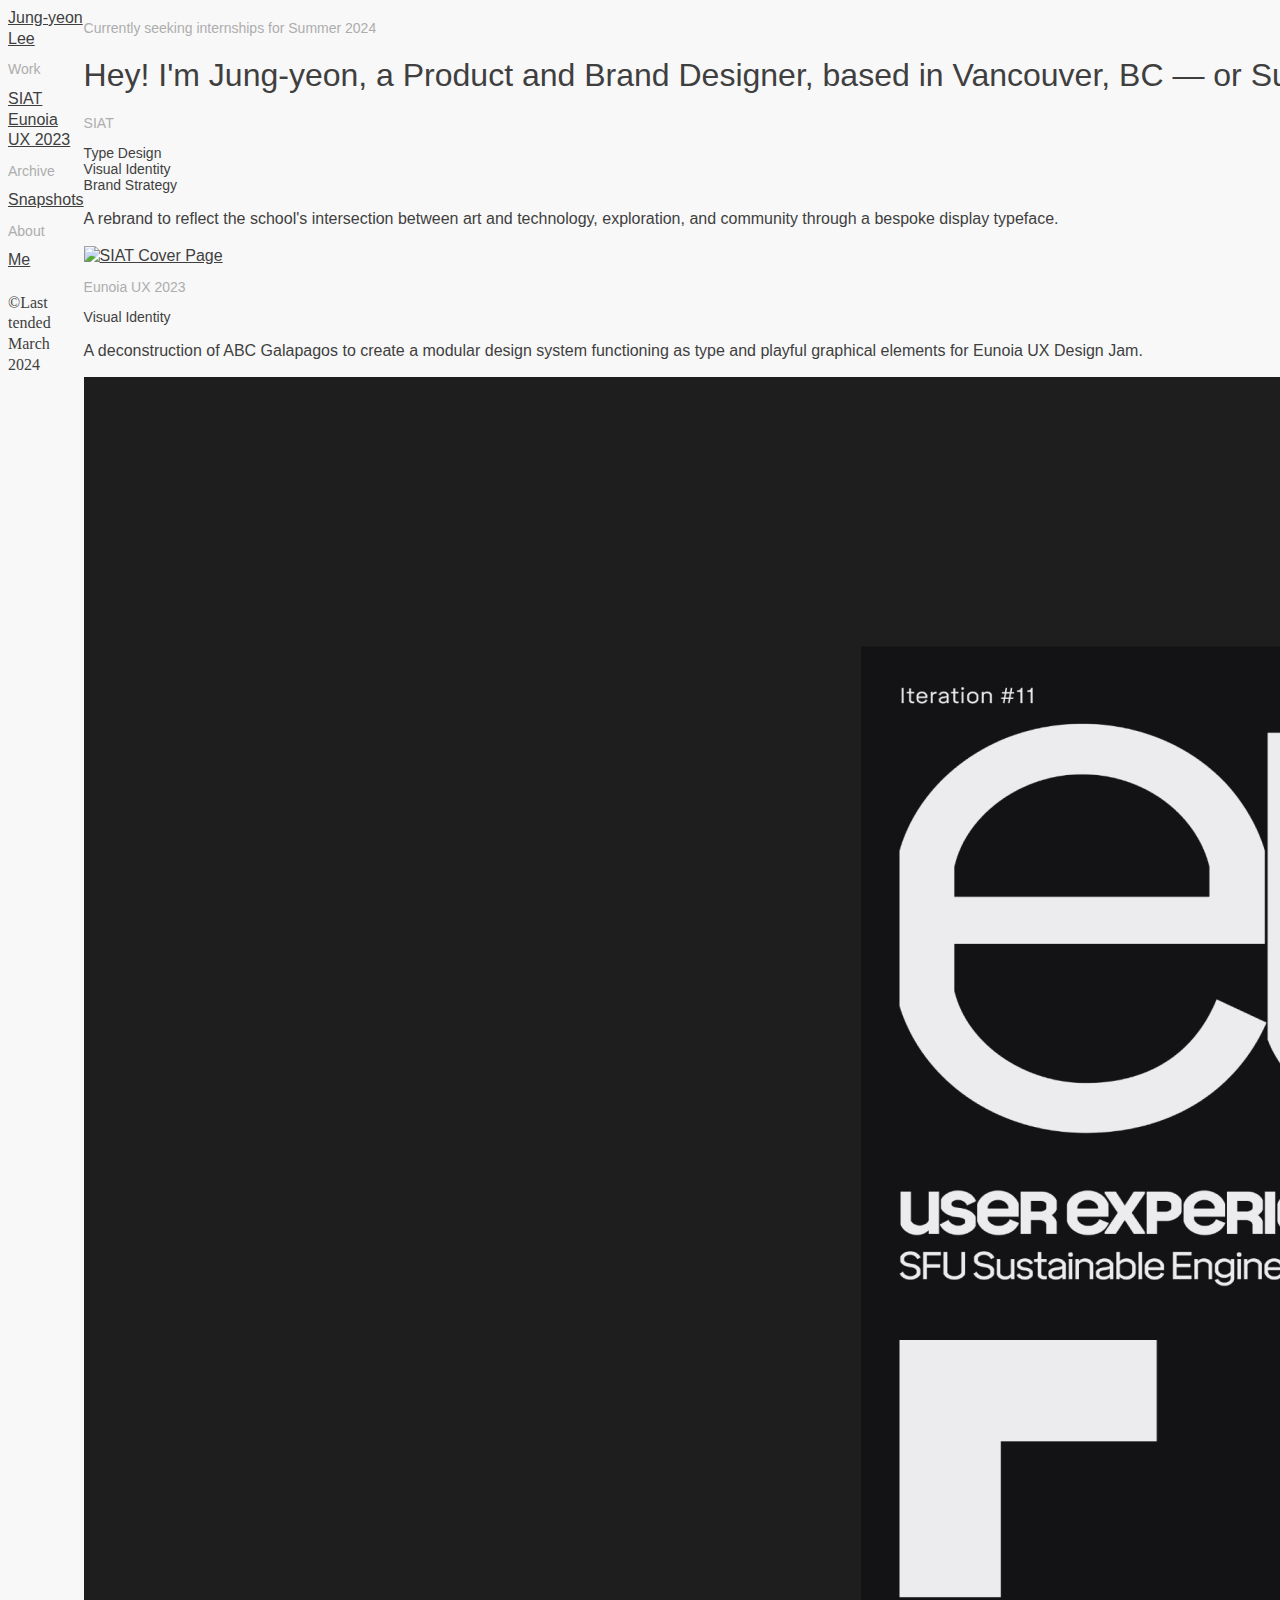
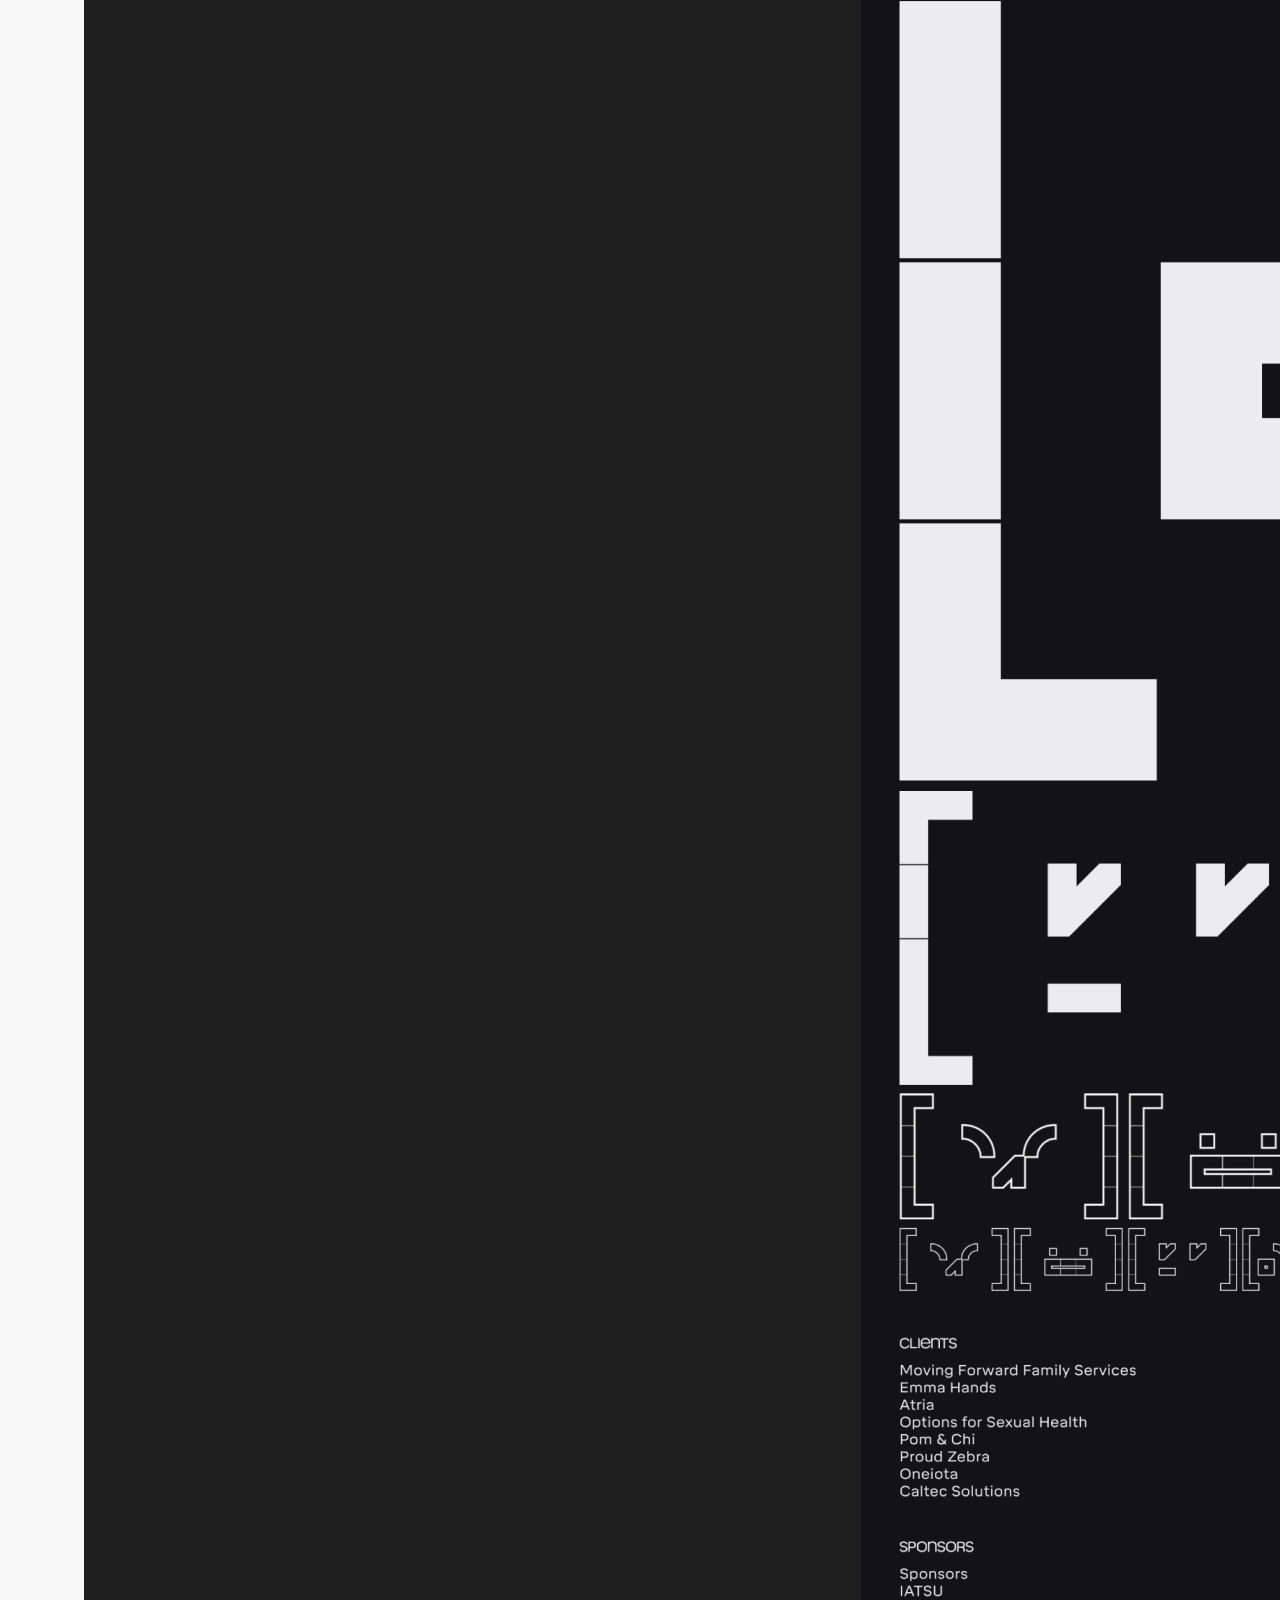
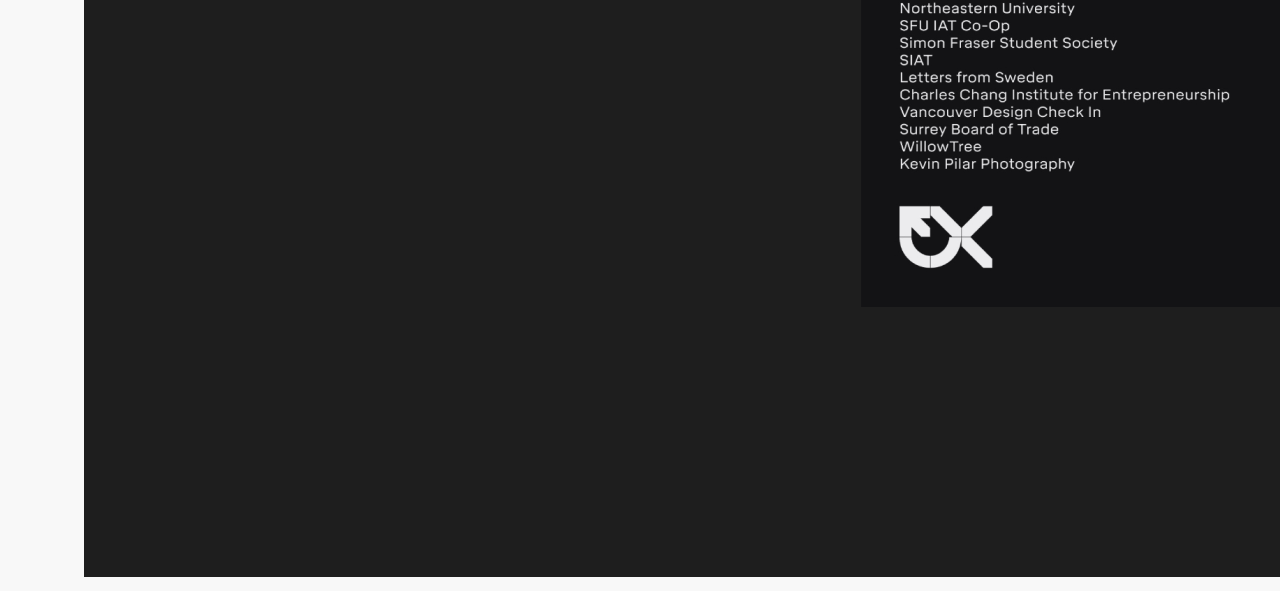
==== index.html @ 8173122e "siat" ====
<!DOCTYPE html>
<html lang="en">

<head>

  <meta charset="utf-8">
  <meta name="viewport" content="width=device-width, initial-scale=1">
  <title>Jung-yeon Lee's Portfolio 2023 </title>

  <link href="css/fonts.css" rel="stylesheet">
  <link href="css/main.css" rel="stylesheet">
  <link href="css/grids.css" rel="stylesheet">

  <link rel="shortcut icon" type="image/x-icon" href="favicon.ico?">
  <script src="https://cdn.tailwindcss.com"></script>
  <script>
    tailwind.config = {
      theme: {
        extend: {
          colors: {
            'off-black': '#0A0A0A',
            'off-white': '#E8E8E8',
          }
        }
      }

    }   </script>
  <style type="text/tailwindcss">
    @layer utilities {
      .para{
        @apply text-base leading-relaxed text-off-black max-w-prose;
      }
    }

  </style>
  <style type="text/tailwindcss">
    @layer utilities {
    .content-auto {
      content-visibility: auto;
    }
  }
</style>
</head>

<body class="mx-7 my-7">

  <nav class="flex flex-col w-[25%] h-[93.5vh] sticky top-8">

    <div class="flex flex-col flex-none gap-[16.23rem]">

      <a class="text-sm text-[#505050]" href="index.html">Jung-yeon Lee</a>

      <div class="flex flex-col gap-6">

        <div class="flex flex-col">
          <h2 class="text-sm font-light">Work</h2>
          <a class="text-sm font-light text-[#505050]" href="html/siat.html">SIAT</a>
          <a class="text-sm font-light text-[#505050]" target="_blank" href="https://2023.eunoiadesign.ca/"> Eunoia UX
            2023</a>
        </div>

        <div class="flex flex-col">
              <h2 class="text-sm font-light">Archive</h2>
              <a class="text-sm font-light text-[#505050]" href="html/photography.html">Snapshots</a>
              <!-- <a class="text-sm font-light text-[#505050]" href="html/scribbles.html">Scribbles</a> -->
              <!-- <a href="html/other.html">Recess</a> -->
            </div>

        <div class="flex flex-col">
          <h2 class="text-sm font-light">About</h2>
          <a class="text-sm font-light text-[#505050]" href="html/aboutme.html">Me</a>
        </div>
        <!-- <div>
              <a target="_blank" href="copy:jungyeon.j.lee@gmail.com">Email</a>
              <a target="_blank" href="https://www.linkedin.com/in/jung-yeon-lee">LinkedIn</a>
              <a target="_blank" href="https://drive.google.com/file/d/1kUNEl0qmpBj4nrQQFWPrFAtkonoBHOs1/view?usp=sharing">Resume</a>
          </div> -->

      </div>

    </div>

    <div class="grow grid items-end">
      <h4>
        <a class="text-sm">©Last tended March 2024</a>
      </h4>
    </div>

  </nav>

  <section class="w-[75%]">

  <section>

    <div>
      <h2 class="text-base font-light">Currently seeking internships for Summer 2024</a></h2>
    </div>

    <div class="grid grid-cols-9 mt-64 mb-32">

      <div class="col-start-1 col-span-6">
      <h1 class="text-3xl font-light">Hey! I'm Jung-yeon, a Product and Brand Designer, based in Vancouver, BC — or Surrey for my locals.</h1>
      </div>
    </div>

  </section>  

    <section>

      <div class="grid grid-cols-9 mb-6">

        
          <div class="col-start-1 col-span-1">
            <h2 class="text-base font-light">SIAT</h2>
            <h3 class="text-base font-light">Type Design <br/> Visual Identity <br/> Brand Strategy</h3>
          </div>
        

        <div class="col-start-4 col-span-3">
          <p class="text-base">
            A rebrand to reflect the school's intersection between art and technology, exploration, and community through a bespoke display typeface.
          </p>
        </div>

      </div>

      <div class="mb-32 hover:blur-sm duration-500 ease-out">
        <a href="html/siat.html">
          <img src="images/siat/siat-cover.png" alt="SIAT Cover Page">
        </a>
        <!-- <a target="_blank" href="html/eunoia-project.html">
          <img src="images/eunoia/eunoia-cover-page.png" alt="Eunoia Cover Page">
        </a> -->
      </div>
      </div>

    </section>

    <section>

      <div class="grid grid-cols-9 mb-6">

          <div class="col-start-1 col-span-2">
            <h2 class="text-base font-light">Eunoia UX 2023</h2>
            <h3 class="text-base font-light">Visual Identity</h3>
          </div>

        <div class="col-start-4 col-span-3">
          <p class="text-base">
            A deconstruction of ABC Galapagos to create a modular design system functioning as type and playful graphical elements for Eunoia UX Design Jam.
          </p>
        </div>

      </div>

      <div class="hover:blur-sm duration-500 ease-out">
        <a target="_blank" href="https://2023.eunoiadesign.ca/">
          <img src="images/eunoia/eunoia-cover-page.png" alt="Eunoia Cover Page">
        </a>
        <!-- <a target="_blank" href="html/eunoia-project.html">
          <img src="images/eunoia/eunoia-cover-page.png" alt="Eunoia Cover Page">
        </a> -->
      </div>
      </div>

    </section>

    <!-- <section>

      <div class=" ">
        <div class="flex-1">
          <h2 class="text-sm">Discover Aritzia</h3>
        </div>

        <div>
          <p class="text-sm">
            A user experience that caters to two distinct types of shoppers, the explorer and the returning
            mission-based customer.
            <br><br>
          </p>
        </div>
      </div>

      <div class="col-span-2">
        <div class="block-project">
          <h2 class="text-sm">User Experience Design</h2>
        </div>

        <div class="block-projects-border">
          <a target="_blank" href="html/aritzia-project.html">
            <img src="images/aritzia/aritzia-cover-page.png" alt="Aritzia Cover Page">
          </a>
        </div>
      </div>

    </section> -->

    <!-- <section class="grid grid-cols-3 gap-x-3">

    <div class=" ">
      <div class="flex-1">
        <h3 class="text-sm">Reminiscence Mobile App</h3>
      </div>

      <div class="block-projects-border">
        <p>
          A mobile app prototype for seniors to encourage intergenerational connection through podcast listening. <br><br>
        </p>
        <p>This project is projected to launch in April 2023 so ask me about it!</p>
      </div>
    </div>

    <div class="col-span-2">
      <div class="block-project">
        <h3 class="text-sm">UX/UI Design</h3>
      </div>

      <div class="block-projects-border">
        <a target="_blank" href="https://drive.google.com/file/d/1m_lInIu-Z6MCngAk3ihv7JuxzVcojvF6/view?usp=sharing">
          <img src="images/reminiscence/reminiscence-cover-page.png" alt="Reminiscence Cover Page">
        </a>
      </div>
    </div>

  </section> -->

  </section>

</body>

</html>
---- css/fonts.css ----
@font-face {
  font-family: 'PP Eiko';
  font-weight: 200;
  font-style: normal;
  src:
    url('../fonts/PPEiko-Thin.otf') format('opentype');
}

@font-face {
  font-family: 'PP Eiko';
  font-weight: 300;
  font-style: normal;
  src:
    url('../fonts/PPEiko-Light.otf') format('opentype');
}

@font-face {
  font-family: 'PP Eiko';
  font-weight: 400;
  font-style: normal;
  src:
    url('../fonts/PPEiko-Regular.otf') format('opentype');
}

@font-face {
  font-family: 'PP Eiko';
  font-weight: 500;
  font-style: normal;
  src:
    url('../fonts/PPEiko-Medium.otf') format('opentype');
}

@font-face {
  font-family: 'PP Eiko';
  font-weight: 600;
  font-style: normal;
  src:
    url('../fonts/PPEiko-SemiBold.otf') format('opentype');
}

@font-face {
  font-family: 'PP Eiko';
  font-weight: 700;
  font-style: normal;
  src:
    url('../fonts/PPEiko-Bold.otf') format('opentype');
}

@font-face {
  font-family: 'PP Eiko';
  font-weight: 800;
  font-style: normal;
  src:
    url('../fonts/PPEiko-ExtraBold.otf') format('opentype');
}

@font-face {
  font-family: 'PP Eiko';
  font-weight: 900;
  font-style: normal;
  src:
    url('../fonts/PPEiko-Black.otf') format('opentype');
}

@font-face {
  font-family: 'PP Formula Condensed';
  font-weight: 200;
  font-style: normal;
  src:
    url('../fonts/PPFormula-CondensedExtralight.otf') format('opentype');
}

@font-face {
  font-family: 'Proto Grotesk';
    font-weight: 700;
  font-style: normal;

  src:
    url('../fonts/protogroteskweb-bold-TRIAL.eot?#iefix') format('embedded-opentype'),
    url('../fonts/protogroteskweb-bold-TRIAL.woff') format('woff');
}

@font-face {
  font-family: 'Proto Grotesk';
    font-weight: 200;
  font-style: normal;

  src:
    url('../fonts/protogroteskweb-extralight-TRIAL.eot?#iefix') format('embedded-opentype'),
    url('../fonts/protogroteskweb-extralight-TRIAL.woff') format('woff');
}

@font-face {
  font-family: 'Proto Grotesk';
    font-weight: 300;
  font-style: normal;

  src:
    url('../fonts/protogroteskweb-light-TRIAL.eot?#iefix') format('embedded-opentype'),
    url('../fonts/protogroteskweb-light-TRIAL.woff') format('woff');
}

@font-face {
  font-family: 'Proto Grotesk';
    font-weight: 400;
  font-style: normal;
  src:
    url('../fonts/protogroteskweb-regular-TRIAL.eot?#iefix') format('embedded-opentype'),
    url('../fonts/protogroteskweb-regular-TRIAL.woff') format('woff');
}
---- css/main.css ----
:root {
  --off-black: #3f3f3f;
  --off-white: #F5F5F5;
  --off-grey: #adadad;
}

body {
  display: flex;
  background-color: #f8f8f8;
  font-family: 'ABC Social', 'PP Eiko', sans-serif;
}

/* NAV BAR --------------------------------- */

/* BIO -------------------------------------- */



/* PROJECTS -------------------------- */

/* FOOTER ----------------------------------- */

/* HEADERS ---------------------------------- */


h1 {
  font-size: 2rem;
  font-weight: 300;
  color: var(--off-black);
}

h2 {
  font-size: 0.875rem;
  font-weight: 300;
  color: var(--off-grey);
}

h3 {
  font-size: 0.875rem;
  font-weight: 300;
  color: var(--off-black);
}

h4 {
  font-family: 'PP Eiko';
  font-size: 1rem;
  font-weight: 300;
  color: var(--off-grey);
}

p {
  font-size: 1rem;
  font-weight: 300;
  line-height: 130%;
  color: var(--off-black);
}

a {
  font-size: 1rem;
  font-weight: 300;
  line-height: 130%;
  color: var(--off-black);
}
---- css/grids.css ----
/* NAV BAR --------------------------------- */

/* BIO -------------------------------------- */

/* PROJECT CONTENT -------------------------------------- */

/* FOOTER ----------------------------------- */

/* HEADERS ---------------------------------- */
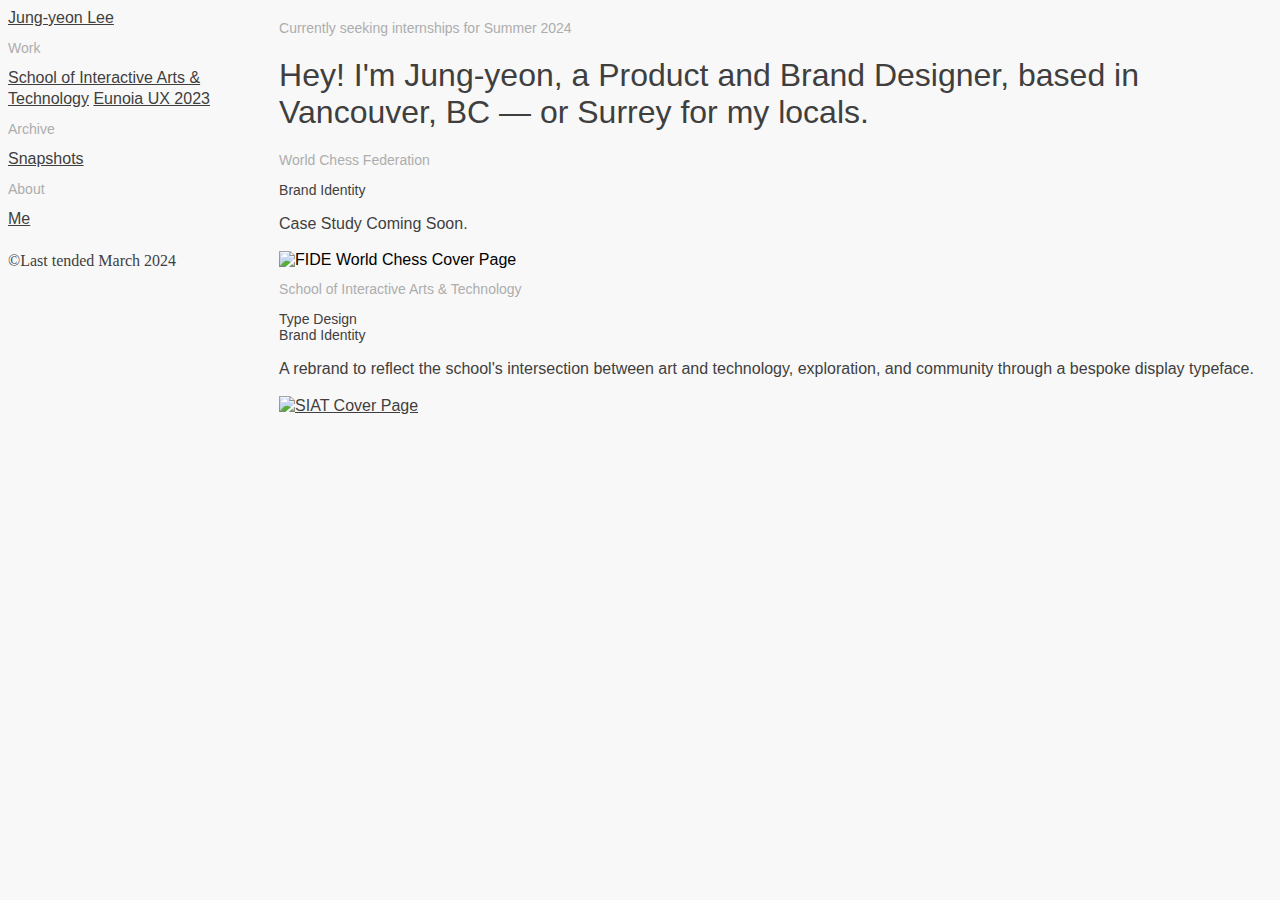
==== commit 2e22e7cb: "world chess" ====
--- a/index.html
+++ b/index.html
@@ -44,7 +44,7 @@
 
 <body class="mx-7 my-7">
 
-  <nav class="flex flex-col w-[25%] h-[93.5vh] sticky top-8">
+  <nav class="flex flex-col w-[25%] h-[93.5vh] sticky top-8"> 
 
     <div class="flex flex-col flex-none gap-[16.23rem]">
 
@@ -54,7 +54,7 @@
 
         <div class="flex flex-col">
           <h2 class="text-sm font-light">Work</h2>
-          <a class="text-sm font-light text-[#505050]" href="html/siat.html">SIAT</a>
+          <a class="text-sm font-light text-[#505050]" href="html/siat.html">School of Interactive Arts & Technology</a>
           <a class="text-sm font-light text-[#505050]" target="_blank" href="https://2023.eunoiadesign.ca/"> Eunoia UX
             2023</a>
         </div>
@@ -103,16 +103,42 @@
       </div>
     </div>
 
-  </section>  
+  </section>
+  
+  <section>
+
+    <div class="grid grid-cols-9 mb-6">
+
+      
+        <div class="col-start-1 col-span-2">
+          <h2 class="text-base font-light">World Chess Federation</h2>
+          <h3 class="text-base font-light">Brand Identity</h3>
+        </div>
+      
+
+      <div class="col-start-4 col-span-3">
+        <p class="text-base">
+          Case Study Coming Soon. <br>
+        </p>
+      </div>
+
+    </div>
+
+    <div class="mb-32 hover:blur-sm duration-500 ease-out">
+        <img src="images/worldchess/worldchess-cover.png" alt="FIDE World Chess Cover Page">
+    </div>
+    </div>
+
+  </section>
 
     <section>
 
       <div class="grid grid-cols-9 mb-6">
 
         
-          <div class="col-start-1 col-span-1">
-            <h2 class="text-base font-light">SIAT</h2>
-            <h3 class="text-base font-light">Type Design <br/> Visual Identity <br/> Brand Strategy</h3>
+          <div class="col-start-1 col-span-2">
+            <h2 class="text-base font-light">School of Interactive Arts & Technology</h2>
+            <h3 class="text-base font-light">Type Design <br/> Brand Identity</h3>
           </div>
         
 
@@ -124,19 +150,16 @@
 
       </div>
 
-      <div class="mb-32 hover:blur-sm duration-500 ease-out">
+      <div class="hover:blur-sm duration-500 ease-out">
         <a href="html/siat.html">
           <img src="images/siat/siat-cover.png" alt="SIAT Cover Page">
         </a>
-        <!-- <a target="_blank" href="html/eunoia-project.html">
-          <img src="images/eunoia/eunoia-cover-page.png" alt="Eunoia Cover Page">
-        </a> -->
       </div>
       </div>
 
     </section>
 
-    <section>
+    <!-- <section>
 
       <div class="grid grid-cols-9 mb-6">
 
@@ -157,13 +180,10 @@
         <a target="_blank" href="https://2023.eunoiadesign.ca/">
           <img src="images/eunoia/eunoia-cover-page.png" alt="Eunoia Cover Page">
         </a>
-        <!-- <a target="_blank" href="html/eunoia-project.html">
-          <img src="images/eunoia/eunoia-cover-page.png" alt="Eunoia Cover Page">
-        </a> -->
-      </div>
-      </div>
-
-    </section>
+      </div>
+      </div>
+
+    </section> -->
 
     <!-- <section>
 
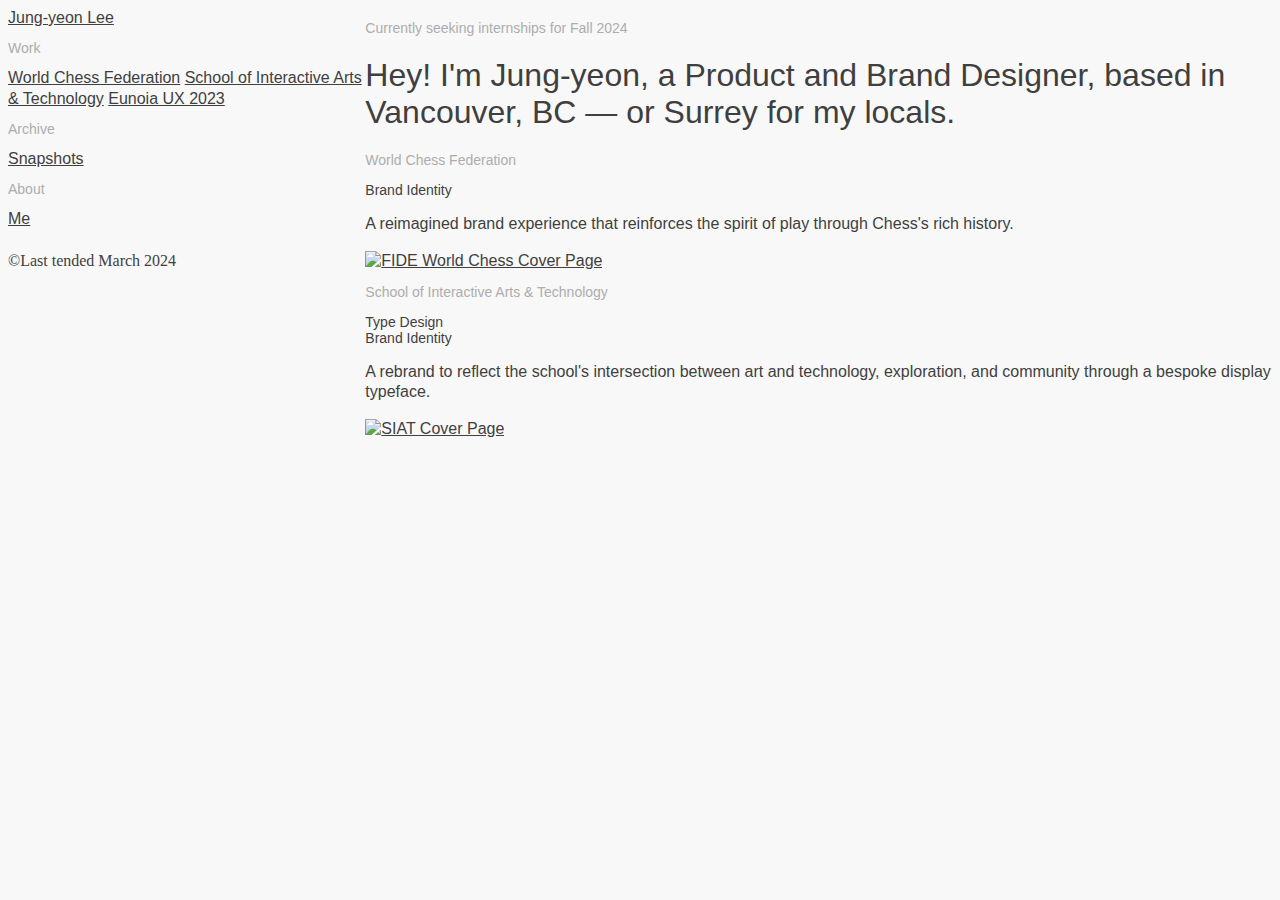
==== commit e7dcd513: "wcf" ====
--- a/index.html
+++ b/index.html
@@ -54,6 +54,7 @@
 
         <div class="flex flex-col">
           <h2 class="text-sm font-light">Work</h2>
+          <a class="text-sm font-light text-[#505050]" href="html/worldchess.html">World Chess Federation</a>
           <a class="text-sm font-light text-[#505050]" href="html/siat.html">School of Interactive Arts & Technology</a>
           <a class="text-sm font-light text-[#505050]" target="_blank" href="https://2023.eunoiadesign.ca/"> Eunoia UX
             2023</a>
@@ -93,7 +94,7 @@
   <section>
 
     <div>
-      <h2 class="text-base font-light">Currently seeking internships for Summer 2024</a></h2>
+      <h2 class="text-base font-light">Currently seeking internships for Fall 2024</a></h2>
     </div>
 
     <div class="grid grid-cols-9 mt-64 mb-32">
@@ -111,21 +112,23 @@
 
       
         <div class="col-start-1 col-span-2">
-          <h2 class="text-base font-light">World Chess Federation</h2>
-          <h3 class="text-base font-light">Brand Identity</h3>
+          <h2 class="text-sm font-light">World Chess Federation</h2>
+          <h3 class="text-sm font-light">Brand Identity</h3>
         </div>
       
 
       <div class="col-start-4 col-span-3">
         <p class="text-base">
-          Case Study Coming Soon. <br>
+          A reimagined brand experience that reinforces the spirit of play through Chess's rich history. <br>
         </p>
       </div>
 
     </div>
 
     <div class="mb-32 hover:blur-sm duration-500 ease-out">
+      <a href="html/worldchess.html">
         <img src="images/worldchess/worldchess-cover.png" alt="FIDE World Chess Cover Page">
+        </a>
     </div>
     </div>
 
@@ -137,8 +140,8 @@
 
         
           <div class="col-start-1 col-span-2">
-            <h2 class="text-base font-light">School of Interactive Arts & Technology</h2>
-            <h3 class="text-base font-light">Type Design <br/> Brand Identity</h3>
+            <h2 class="text-sm font-light">School of Interactive Arts & Technology</h2>
+            <h3 class="text-sm font-light">Type Design <br/> Brand Identity</h3>
           </div>
         
 
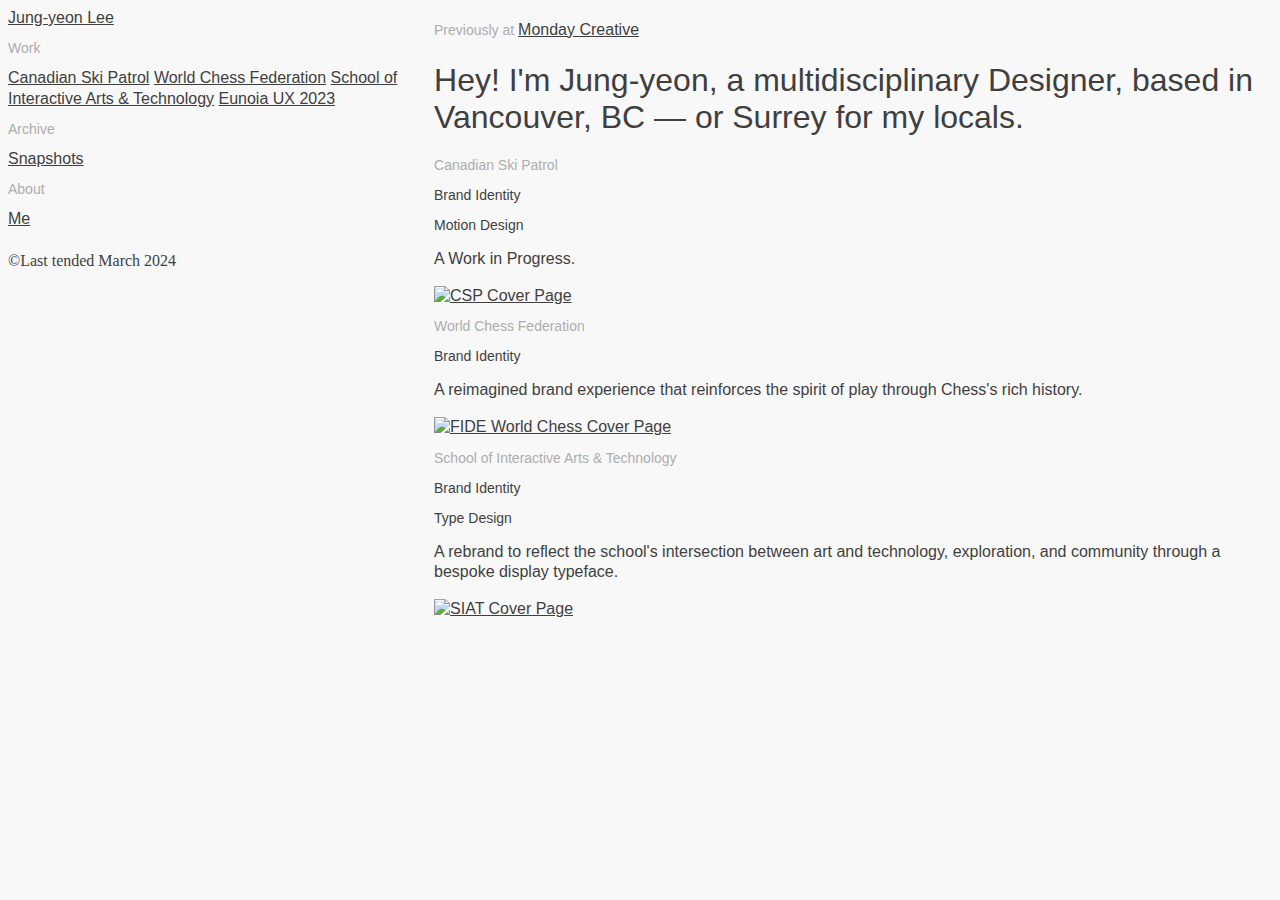
==== commit bfad39f8: "csp test" ====
--- a/index.html
+++ b/index.html
@@ -5,7 +5,7 @@
 
   <meta charset="utf-8">
   <meta name="viewport" content="width=device-width, initial-scale=1">
-  <title>Jung-yeon Lee's Portfolio 2023 </title>
+  <title>Jung-yeon Lee's Portfolio </title>
 
   <link href="css/fonts.css" rel="stylesheet">
   <link href="css/main.css" rel="stylesheet">
@@ -48,28 +48,29 @@
 
     <div class="flex flex-col flex-none gap-[16.23rem]">
 
-      <a class="text-sm text-[#505050]" href="index.html">Jung-yeon Lee</a>
+      <a class="text-sm text-[#505050] hover:blur-[0.5px] duration-500 ease-out" href="index.html">Jung-yeon Lee</a>
 
       <div class="flex flex-col gap-6">
 
         <div class="flex flex-col">
           <h2 class="text-sm font-light">Work</h2>
-          <a class="text-sm font-light text-[#505050]" href="html/worldchess.html">World Chess Federation</a>
-          <a class="text-sm font-light text-[#505050]" href="html/siat.html">School of Interactive Arts & Technology</a>
-          <a class="text-sm font-light text-[#505050]" target="_blank" href="https://2023.eunoiadesign.ca/"> Eunoia UX
+          <a class="text-sm font-light text-[#505050] hover:blur-[0.5px] duration-500 ease-out" href="html/csp.html">Canadian Ski Patrol</a>
+          <a class="text-sm font-light text-[#505050] hover:blur-[0.5px] duration-500 ease-out" href="html/worldchess.html">World Chess Federation</a>
+          <a class="text-sm font-light text-[#505050] hover:blur-[0.5px] duration-500 ease-out" href="html/siat.html">School of Interactive Arts & Technology</a>
+          <a class="text-sm font-light text-[#505050] hover:blur-[0.5px] duration-500 ease-out" target="_blank" href="https://2023.eunoiadesign.ca/"> Eunoia UX
             2023</a>
         </div>
 
         <div class="flex flex-col">
               <h2 class="text-sm font-light">Archive</h2>
-              <a class="text-sm font-light text-[#505050]" href="html/photography.html">Snapshots</a>
+              <a class="text-sm font-light text-[#505050] hover:blur-[0.5px] duration-500 ease-out" href="html/photography.html">Snapshots</a>
               <!-- <a class="text-sm font-light text-[#505050]" href="html/scribbles.html">Scribbles</a> -->
               <!-- <a href="html/other.html">Recess</a> -->
             </div>
 
         <div class="flex flex-col">
           <h2 class="text-sm font-light">About</h2>
-          <a class="text-sm font-light text-[#505050]" href="html/aboutme.html">Me</a>
+          <a class="text-sm font-light text-[#505050] hover:blur-[0.5px] duration-500 ease-out" href="html/aboutme.html">Me</a>
         </div>
         <!-- <div>
               <a target="_blank" href="copy:jungyeon.j.lee@gmail.com">Email</a>
@@ -94,18 +95,48 @@
   <section>
 
     <div>
-      <h2 class="text-base font-light">Currently seeking internships for Fall 2024</a></h2>
+      <h2 class="text-base font-light">Previously at 
+        <a class="hover:blur-[0.5px] duration-500 ease-out" target="_blank" href="https://mondaycreative.co/">Monday Creative</a></h2>
     </div>
 
     <div class="grid grid-cols-9 mt-64 mb-32">
 
       <div class="col-start-1 col-span-6">
-      <h1 class="text-3xl font-light">Hey! I'm Jung-yeon, a Product and Brand Designer, based in Vancouver, BC — or Surrey for my locals.</h1>
+      <h1 class="text-3xl font-light">Hey! I'm Jung-yeon, a multidisciplinary Designer, based in Vancouver, BC — or Surrey for my locals.</h1>
       </div>
     </div>
 
   </section>
   
+  <section>
+
+    <div class="grid grid-cols-9 mb-6">
+
+      
+        <div class="col-start-1 col-span-2">
+          <h2 class="text-sm font-light">Canadian Ski Patrol</h2>
+          <h3 class="text-sm font-light">Brand Identity</h3>
+          <h3 class="text-sm font-light">Motion Design</h3>
+        </div>
+      
+
+      <div class="col-start-4 col-span-3">
+        <p class="text-base">
+          A Work in Progress. <br>
+        </p>
+      </div>
+
+    </div>
+
+    <div class="mb-32 hover:blur-[2px] duration-500 ease-out">
+      <a href="html/csp.html">
+        <img src="images/csp/01-csp.jpg" alt="CSP Cover Page">
+        </a>
+    </div>
+    </div>
+
+  </section>
+
   <section>
 
     <div class="grid grid-cols-9 mb-6">
@@ -125,7 +156,7 @@
 
     </div>
 
-    <div class="mb-32 hover:blur-sm duration-500 ease-out">
+    <div class="mb-32 hover:blur-[2px] duration-500 ease-out">
       <a href="html/worldchess.html">
         <img src="images/worldchess/worldchess-cover.png" alt="FIDE World Chess Cover Page">
         </a>
@@ -141,7 +172,8 @@
         
           <div class="col-start-1 col-span-2">
             <h2 class="text-sm font-light">School of Interactive Arts & Technology</h2>
-            <h3 class="text-sm font-light">Type Design <br/> Brand Identity</h3>
+            <h3 class="text-sm font-light">Brand Identity</h3>
+            <h3 class="text-sm font-light">Type Design</h3>
           </div>
         
 
@@ -153,7 +185,7 @@
 
       </div>
 
-      <div class="hover:blur-sm duration-500 ease-out">
+      <div class="hover:blur-[2px] duration-500 ease-out">
         <a href="html/siat.html">
           <img src="images/siat/siat-cover.png" alt="SIAT Cover Page">
         </a>
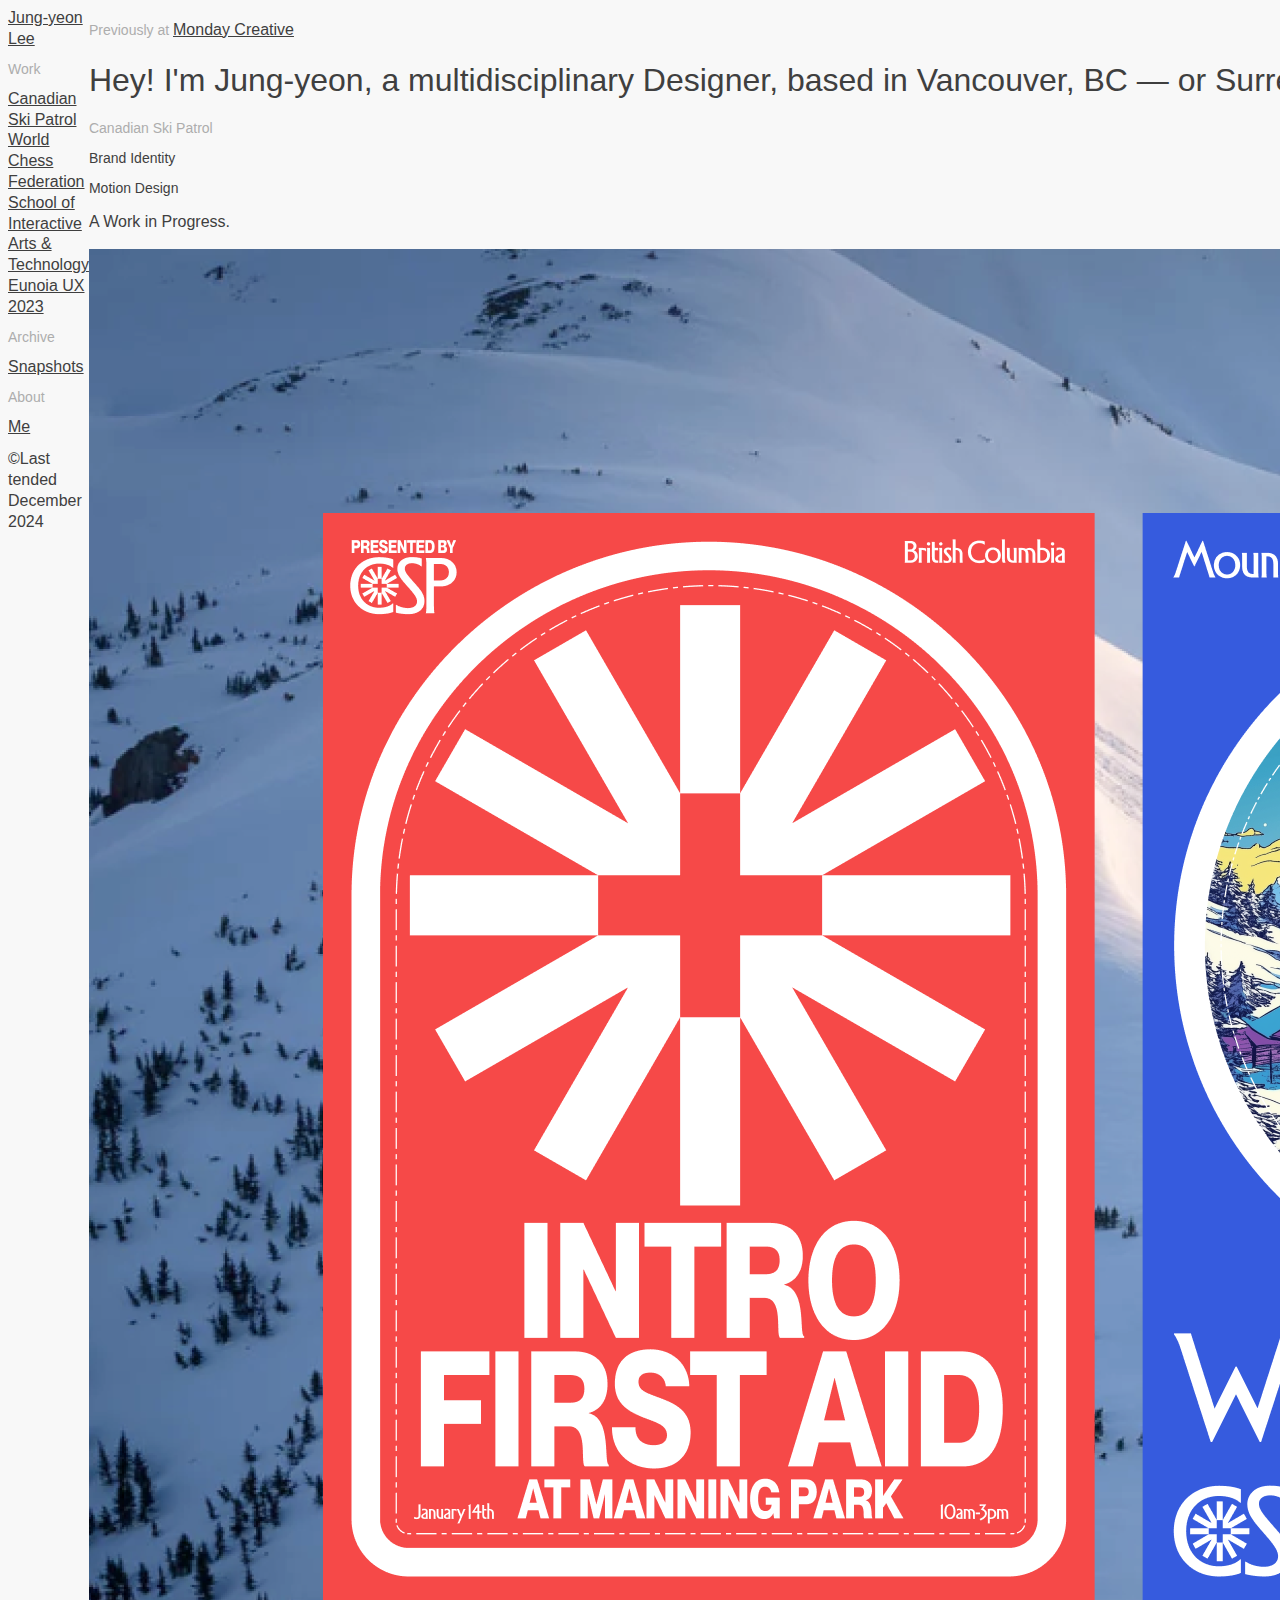
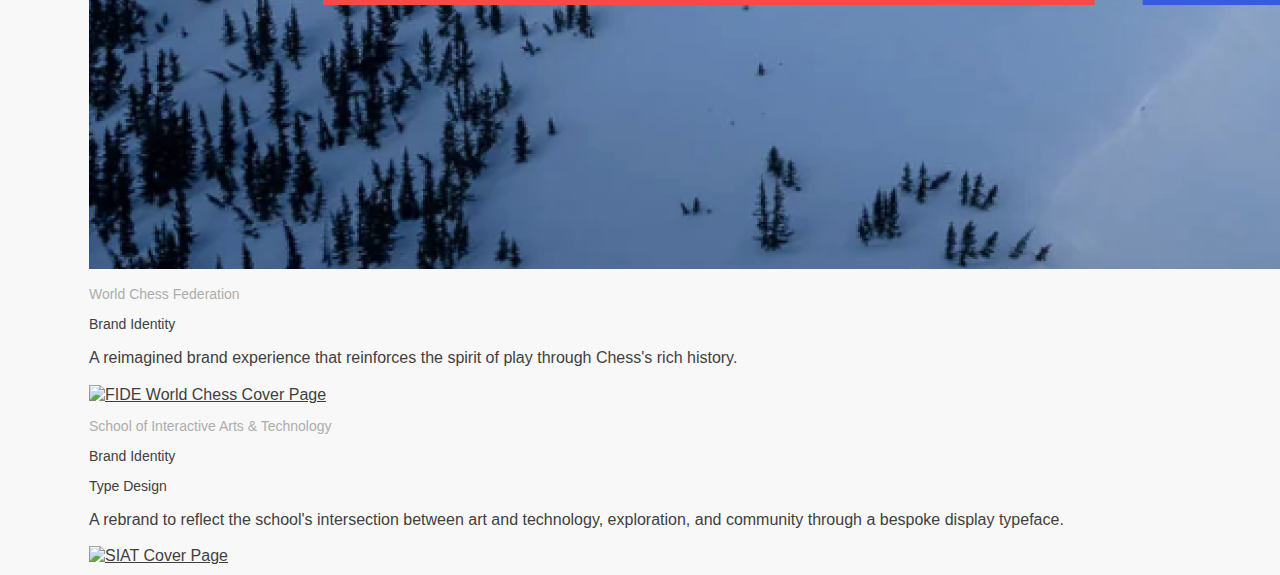
==== commit d14ea54b: "portfolio" ====
--- a/index.html
+++ b/index.html
@@ -42,7 +42,7 @@
 </style>
 </head>
 
-<body class="mx-7 my-7">
+<body class="mx-6 my-6">
 
   <nav class="flex flex-col w-[25%] h-[93.5vh] sticky top-8"> 
 
@@ -50,7 +50,7 @@
 
       <a class="text-sm text-[#505050] hover:blur-[0.5px] duration-500 ease-out" href="index.html">Jung-yeon Lee</a>
 
-      <div class="flex flex-col gap-6">
+      <div class="flex flex-col gap-4">
 
         <div class="flex flex-col">
           <h2 class="text-sm font-light">Work</h2>
@@ -83,9 +83,9 @@
     </div>
 
     <div class="grow grid items-end">
-      <h4>
-        <a class="text-sm">©Last tended March 2024</a>
-      </h4>
+      <h2>
+        <a class="text-sm">©Last tended December 2024</a>
+      </h2>
     </div>
 
   </nav>
@@ -95,14 +95,14 @@
   <section>
 
     <div>
-      <h2 class="text-base font-light">Previously at 
-        <a class="hover:blur-[0.5px] duration-500 ease-out" target="_blank" href="https://mondaycreative.co/">Monday Creative</a></h2>
+      <h2 class="text-sm font-light">Previously at 
+        <a class="text-sm hover:blur-[0.5px] duration-500 ease-out" target="_blank" href="https://mondaycreative.co/">Monday Creative</a></h2>
     </div>
 
     <div class="grid grid-cols-9 mt-64 mb-32">
 
       <div class="col-start-1 col-span-6">
-      <h1 class="text-3xl font-light">Hey! I'm Jung-yeon, a multidisciplinary Designer, based in Vancouver, BC — or Surrey for my locals.</h1>
+      <h1 class="text-2xl font-light">Hey! I'm Jung-yeon, a multidisciplinary Designer, based in Vancouver, BC — or Surrey for my locals.</h1>
       </div>
     </div>
 
@@ -110,7 +110,7 @@
   
   <section>
 
-    <div class="grid grid-cols-9 mb-6">
+    <div class="grid grid-cols-9 mb-4">
 
       
         <div class="col-start-1 col-span-2">
@@ -121,16 +121,16 @@
       
 
       <div class="col-start-4 col-span-3">
-        <p class="text-base">
+        <p class="text-sm">
           A Work in Progress. <br>
         </p>
       </div>
 
     </div>
 
-    <div class="mb-32 hover:blur-[2px] duration-500 ease-out">
+    <div class="mb-16 hover:blur-[2px] duration-500 ease-out">
       <a href="html/csp.html">
-        <img src="images/csp/01-csp.jpg" alt="CSP Cover Page">
+        <img src="images/csp/01-csp.png" alt="CSP Cover Page">
         </a>
     </div>
     </div>
@@ -139,7 +139,7 @@
 
   <section>
 
-    <div class="grid grid-cols-9 mb-6">
+    <div class="grid grid-cols-9 mb-4">
 
       
         <div class="col-start-1 col-span-2">
@@ -149,14 +149,14 @@
       
 
       <div class="col-start-4 col-span-3">
-        <p class="text-base">
+        <p class="text-sm">
           A reimagined brand experience that reinforces the spirit of play through Chess's rich history. <br>
         </p>
       </div>
 
     </div>
 
-    <div class="mb-32 hover:blur-[2px] duration-500 ease-out">
+    <div class="mb-16 hover:blur-[2px] duration-500 ease-out">
       <a href="html/worldchess.html">
         <img src="images/worldchess/worldchess-cover.png" alt="FIDE World Chess Cover Page">
         </a>
@@ -167,7 +167,7 @@
 
     <section>
 
-      <div class="grid grid-cols-9 mb-6">
+      <div class="grid grid-cols-9 mb-4">
 
         
           <div class="col-start-1 col-span-2">
@@ -178,7 +178,7 @@
         
 
         <div class="col-start-4 col-span-3">
-          <p class="text-base">
+          <p class="text-sm">
             A rebrand to reflect the school's intersection between art and technology, exploration, and community through a bespoke display typeface.
           </p>
         </div>
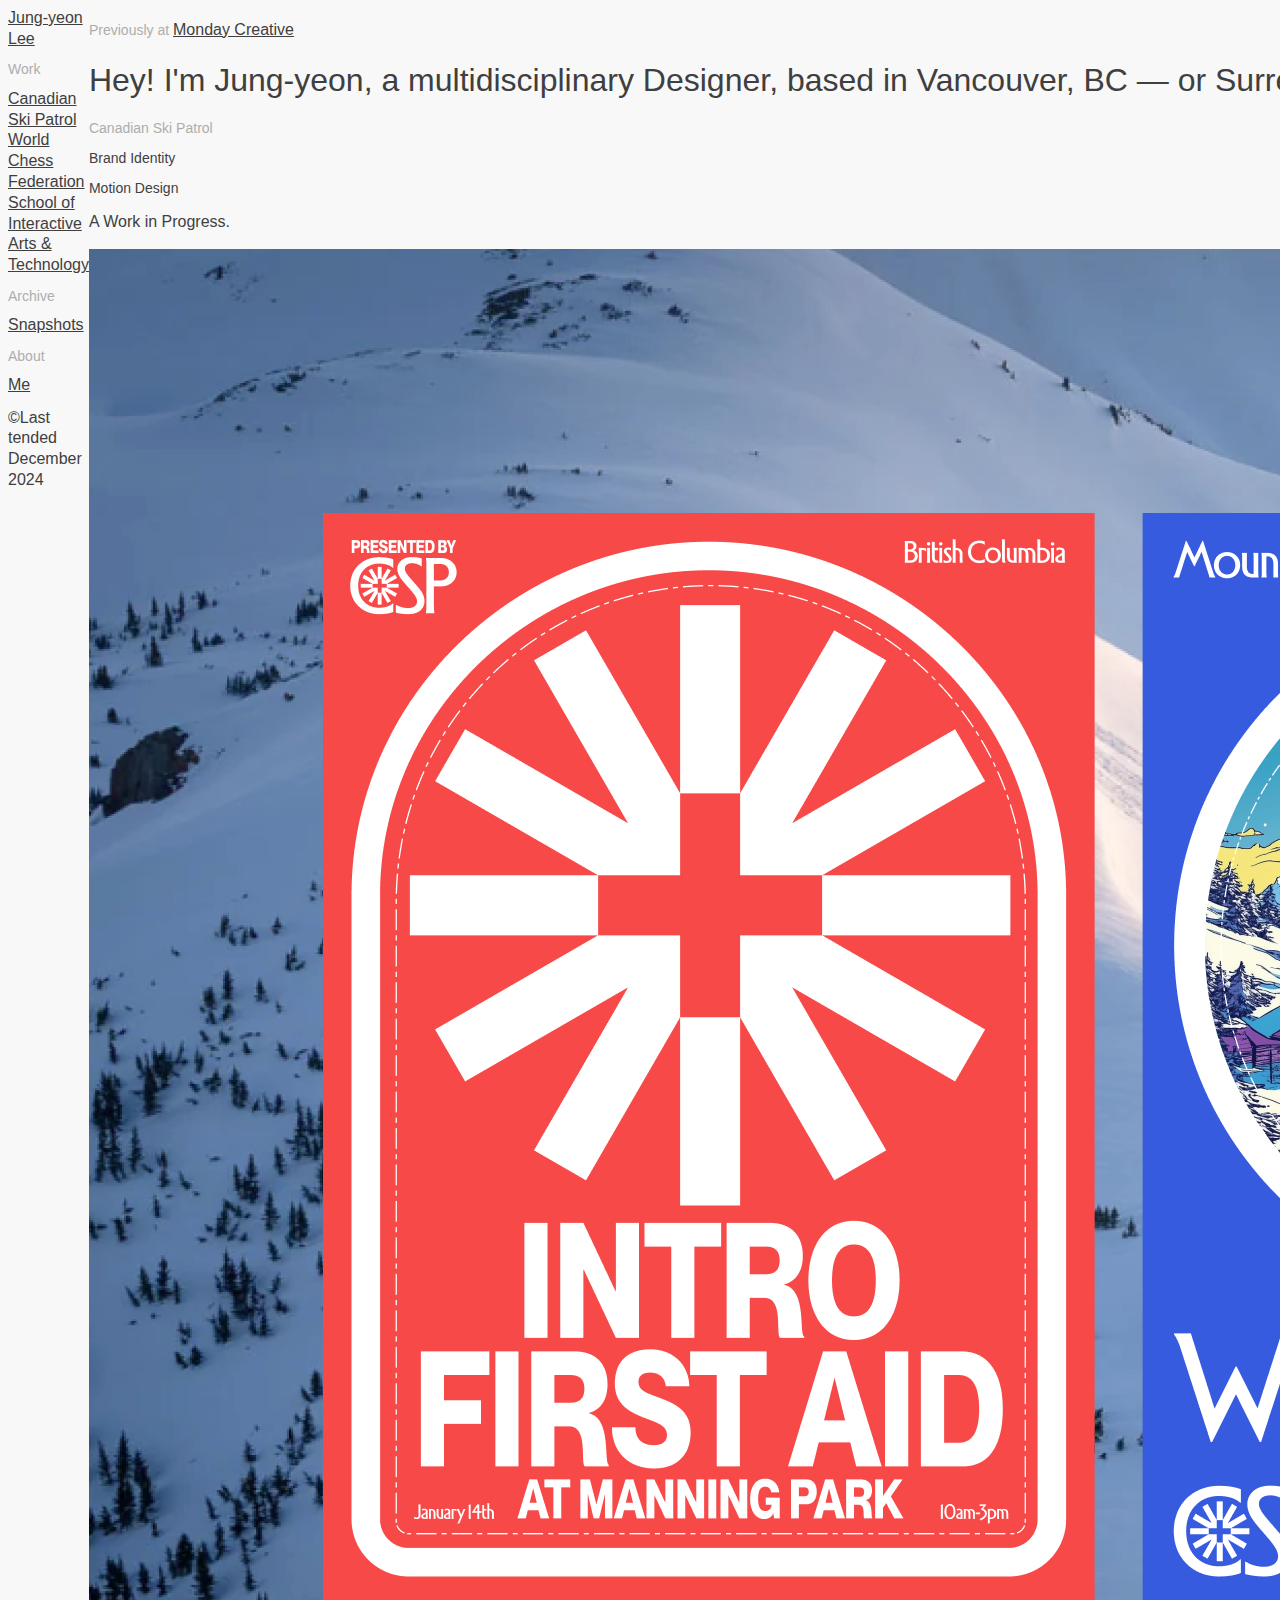
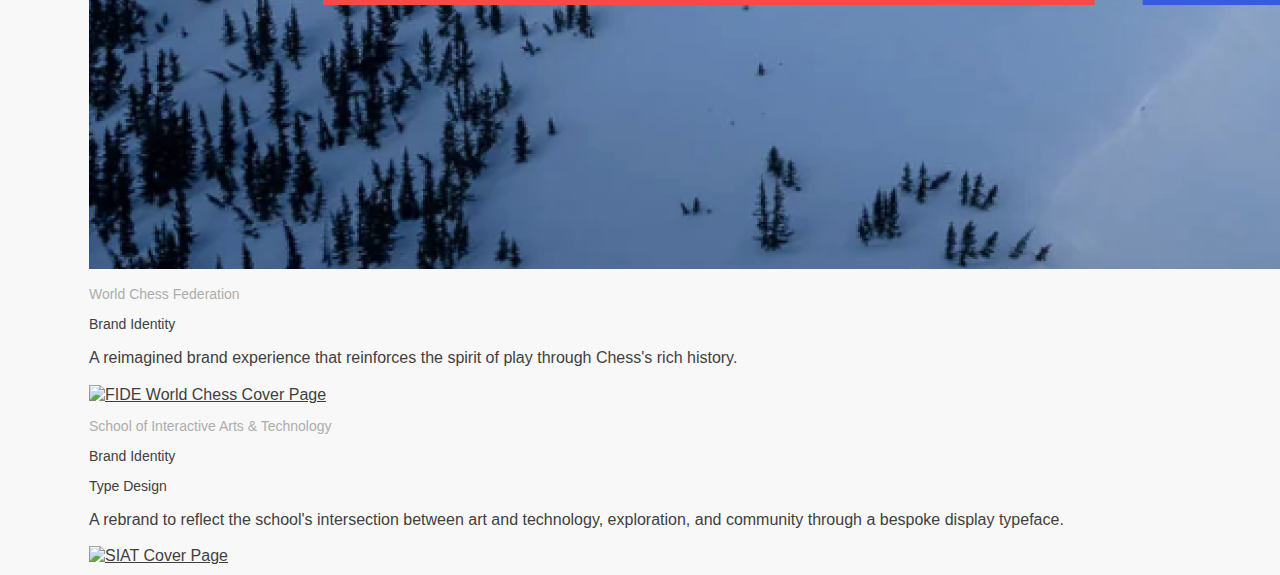
==== commit c2fd81a2: "eunoia" ====
--- a/index.html
+++ b/index.html
@@ -44,9 +44,9 @@
 
 <body class="mx-6 my-6">
 
-  <nav class="flex flex-col w-[25%] h-[93.5vh] sticky top-8"> 
-
-    <div class="flex flex-col flex-none gap-[16.23rem]">
+  <nav class="flex flex-col w-[25%] h-[95vh] sticky top-6"> 
+
+    <div class="flex flex-col flex-none gap-y-[16.23rem]">
 
       <a class="text-sm text-[#505050] hover:blur-[0.5px] duration-500 ease-out" href="index.html">Jung-yeon Lee</a>
 
@@ -57,8 +57,6 @@
           <a class="text-sm font-light text-[#505050] hover:blur-[0.5px] duration-500 ease-out" href="html/csp.html">Canadian Ski Patrol</a>
           <a class="text-sm font-light text-[#505050] hover:blur-[0.5px] duration-500 ease-out" href="html/worldchess.html">World Chess Federation</a>
           <a class="text-sm font-light text-[#505050] hover:blur-[0.5px] duration-500 ease-out" href="html/siat.html">School of Interactive Arts & Technology</a>
-          <a class="text-sm font-light text-[#505050] hover:blur-[0.5px] duration-500 ease-out" target="_blank" href="https://2023.eunoiadesign.ca/"> Eunoia UX
-            2023</a>
         </div>
 
         <div class="flex flex-col">
@@ -110,7 +108,7 @@
   
   <section>
 
-    <div class="grid grid-cols-9 mb-4">
+    <div class="grid grid-cols-9 mb-8">
 
       
         <div class="col-start-1 col-span-2">
@@ -139,7 +137,7 @@
 
   <section>
 
-    <div class="grid grid-cols-9 mb-4">
+    <div class="grid grid-cols-9 mb-8">
 
       
         <div class="col-start-1 col-span-2">
@@ -167,7 +165,7 @@
 
     <section>
 
-      <div class="grid grid-cols-9 mb-4">
+      <div class="grid grid-cols-9 mb-8">
 
         
           <div class="col-start-1 col-span-2">
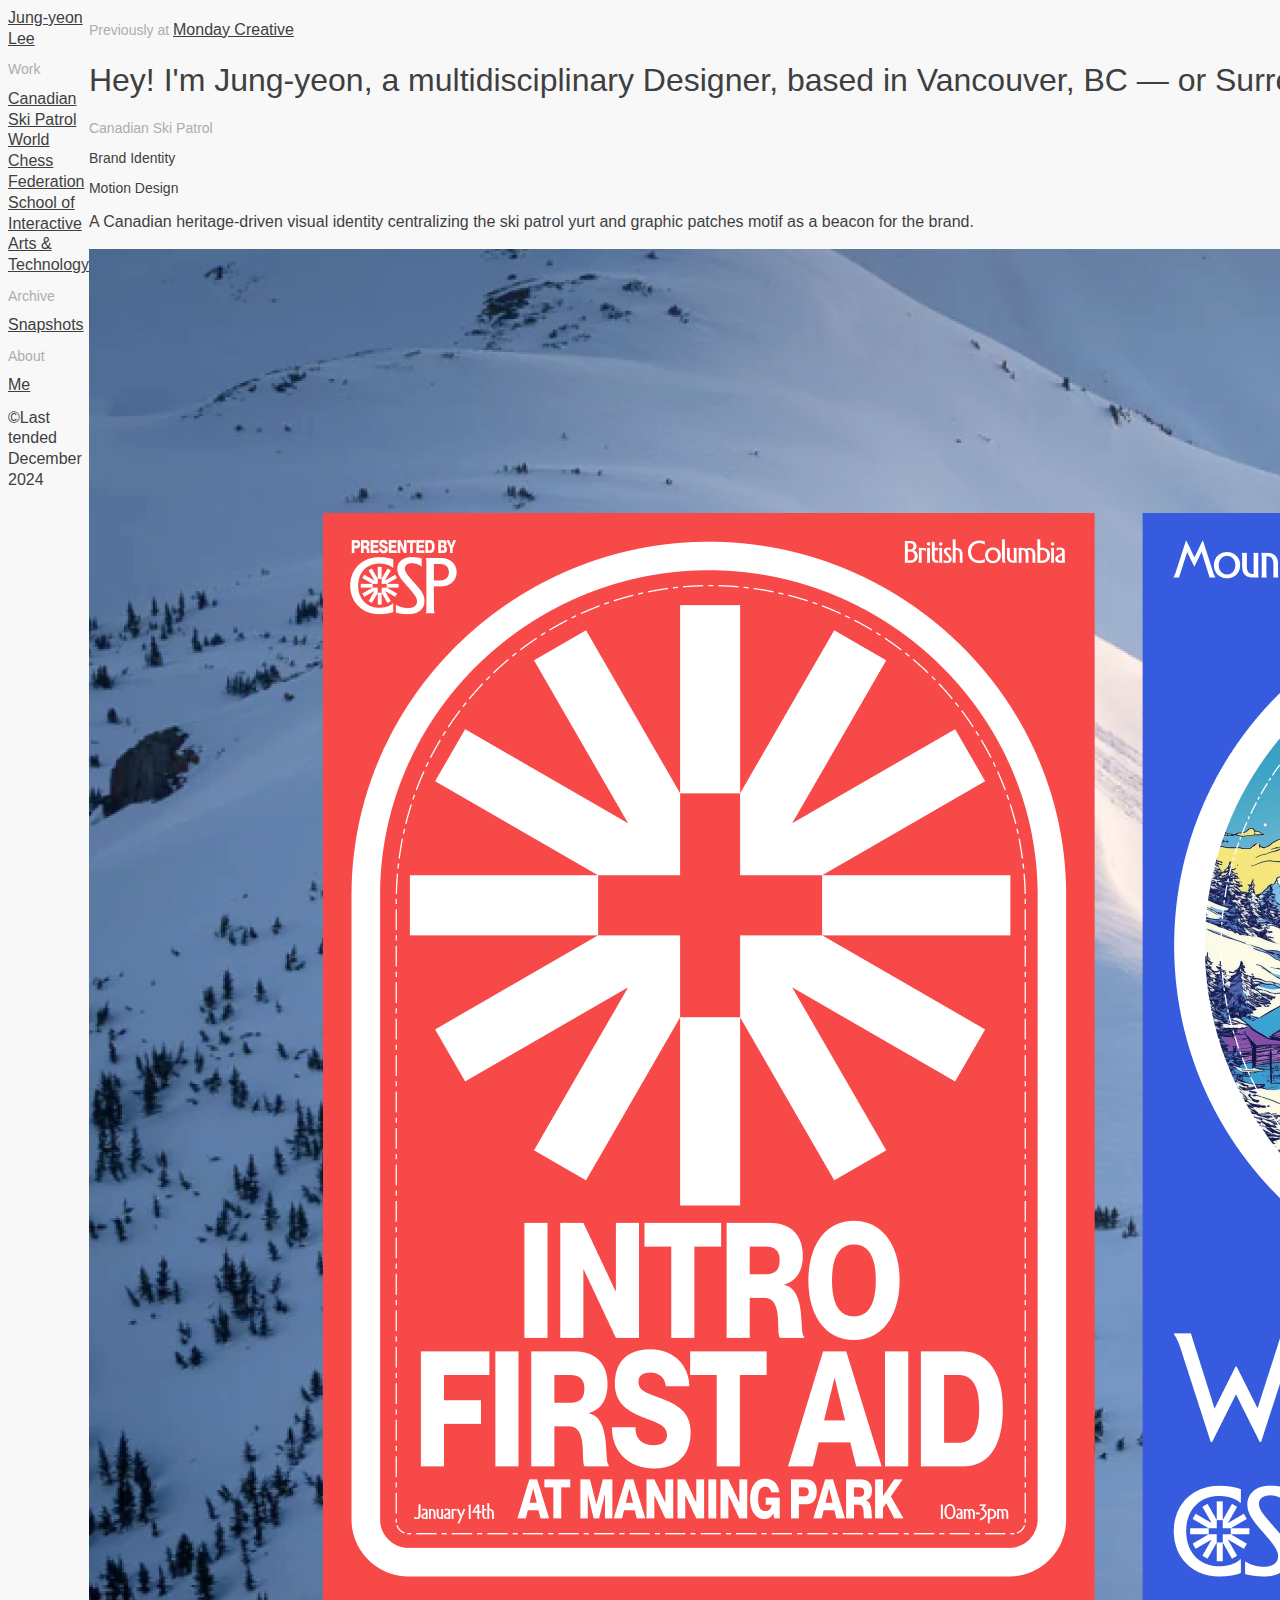
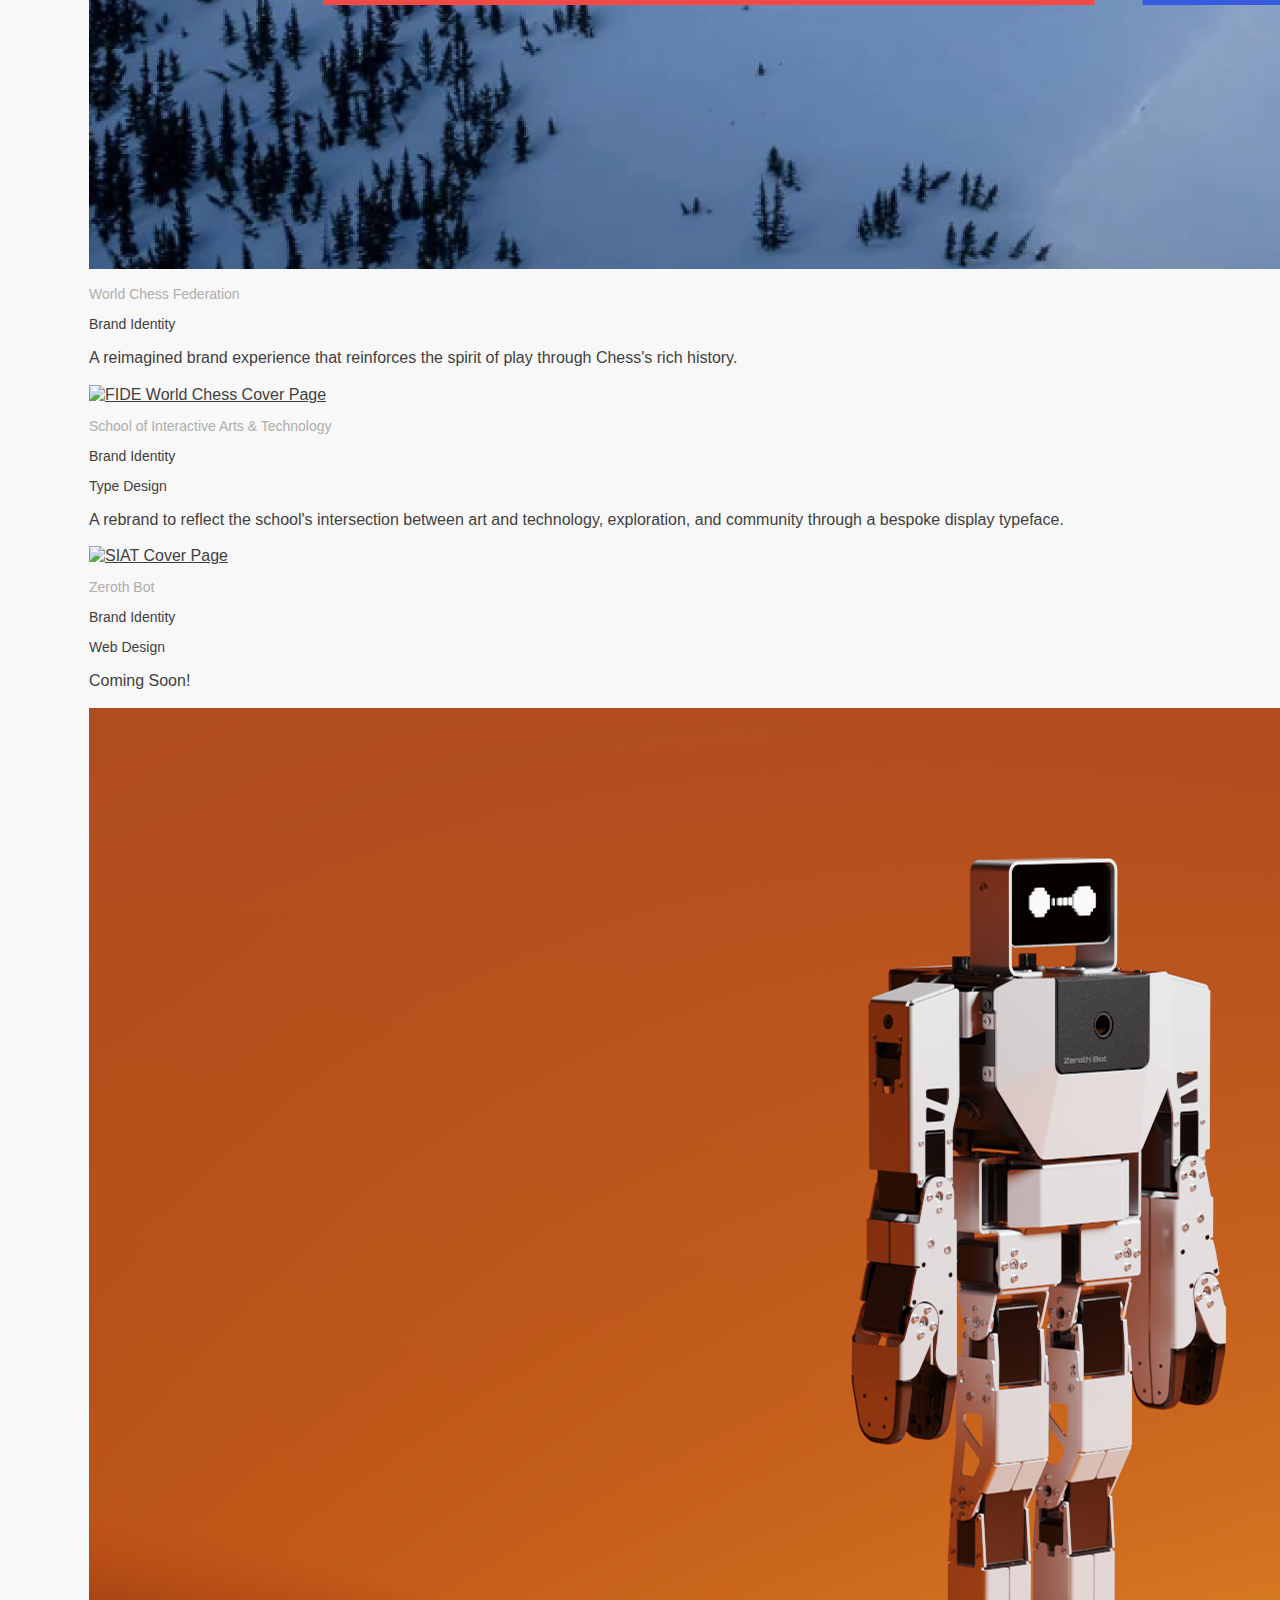
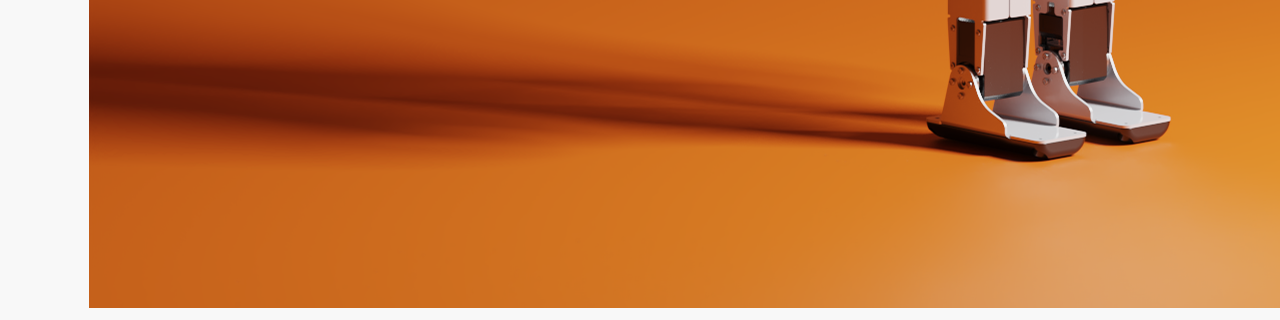
==== commit c3725e91: "zeroth cover" ====
--- a/index.html
+++ b/index.html
@@ -120,7 +120,7 @@
 
       <div class="col-start-4 col-span-3">
         <p class="text-sm">
-          A Work in Progress. <br>
+          A Canadian heritage-driven visual identity centralizing the ski patrol yurt and graphic patches motif as a beacon for the brand. <br>
         </p>
       </div>
 
@@ -183,7 +183,7 @@
 
       </div>
 
-      <div class="hover:blur-[2px] duration-500 ease-out">
+      <div class="mb-16 hover:blur-[2px] duration-500 ease-out">
         <a href="html/siat.html">
           <img src="images/siat/siat-cover.png" alt="SIAT Cover Page">
         </a>
@@ -192,90 +192,34 @@
 
     </section>
 
-    <!-- <section>
-
-      <div class="grid grid-cols-9 mb-6">
-
+    <section>
+
+      <div class="grid grid-cols-9 mb-8">
+
+        
           <div class="col-start-1 col-span-2">
-            <h2 class="text-base font-light">Eunoia UX 2023</h2>
-            <h3 class="text-base font-light">Visual Identity</h3>
+            <h2 class="text-sm font-light">Zeroth Bot</h2>
+            <h3 class="text-sm font-light">Brand Identity</h3>
+            <h3 class="text-sm font-light">Web Design</h3>
           </div>
+        
 
         <div class="col-start-4 col-span-3">
-          <p class="text-base">
-            A deconstruction of ABC Galapagos to create a modular design system functioning as type and playful graphical elements for Eunoia UX Design Jam.
+          <p class="text-sm">
+            Coming Soon!
           </p>
         </div>
 
       </div>
 
-      <div class="hover:blur-sm duration-500 ease-out">
-        <a target="_blank" href="https://2023.eunoiadesign.ca/">
-          <img src="images/eunoia/eunoia-cover-page.png" alt="Eunoia Cover Page">
-        </a>
-      </div>
-      </div>
-
-    </section> -->
-
-    <!-- <section>
-
-      <div class=" ">
-        <div class="flex-1">
-          <h2 class="text-sm">Discover Aritzia</h3>
-        </div>
-
-        <div>
-          <p class="text-sm">
-            A user experience that caters to two distinct types of shoppers, the explorer and the returning
-            mission-based customer.
-            <br><br>
-          </p>
-        </div>
-      </div>
-
-      <div class="col-span-2">
-        <div class="block-project">
-          <h2 class="text-sm">User Experience Design</h2>
-        </div>
-
-        <div class="block-projects-border">
-          <a target="_blank" href="html/aritzia-project.html">
-            <img src="images/aritzia/aritzia-cover-page.png" alt="Aritzia Cover Page">
-          </a>
-        </div>
-      </div>
-
-    </section> -->
-
-    <!-- <section class="grid grid-cols-3 gap-x-3">
-
-    <div class=" ">
-      <div class="flex-1">
-        <h3 class="text-sm">Reminiscence Mobile App</h3>
-      </div>
-
-      <div class="block-projects-border">
-        <p>
-          A mobile app prototype for seniors to encourage intergenerational connection through podcast listening. <br><br>
-        </p>
-        <p>This project is projected to launch in April 2023 so ask me about it!</p>
-      </div>
-    </div>
-
-    <div class="col-span-2">
-      <div class="block-project">
-        <h3 class="text-sm">UX/UI Design</h3>
-      </div>
-
-      <div class="block-projects-border">
-        <a target="_blank" href="https://drive.google.com/file/d/1m_lInIu-Z6MCngAk3ihv7JuxzVcojvF6/view?usp=sharing">
-          <img src="images/reminiscence/reminiscence-cover-page.png" alt="Reminiscence Cover Page">
-        </a>
-      </div>
-    </div>
-
-  </section> -->
+      <div class="hover:blur-[2px] duration-500 ease-out">
+       
+          <img src="images/zeroth/01-zeroth.png" alt="Zeroth Cover Page">
+        </a>
+      </div>
+      </div>
+
+    </section>
 
   </section>
 
